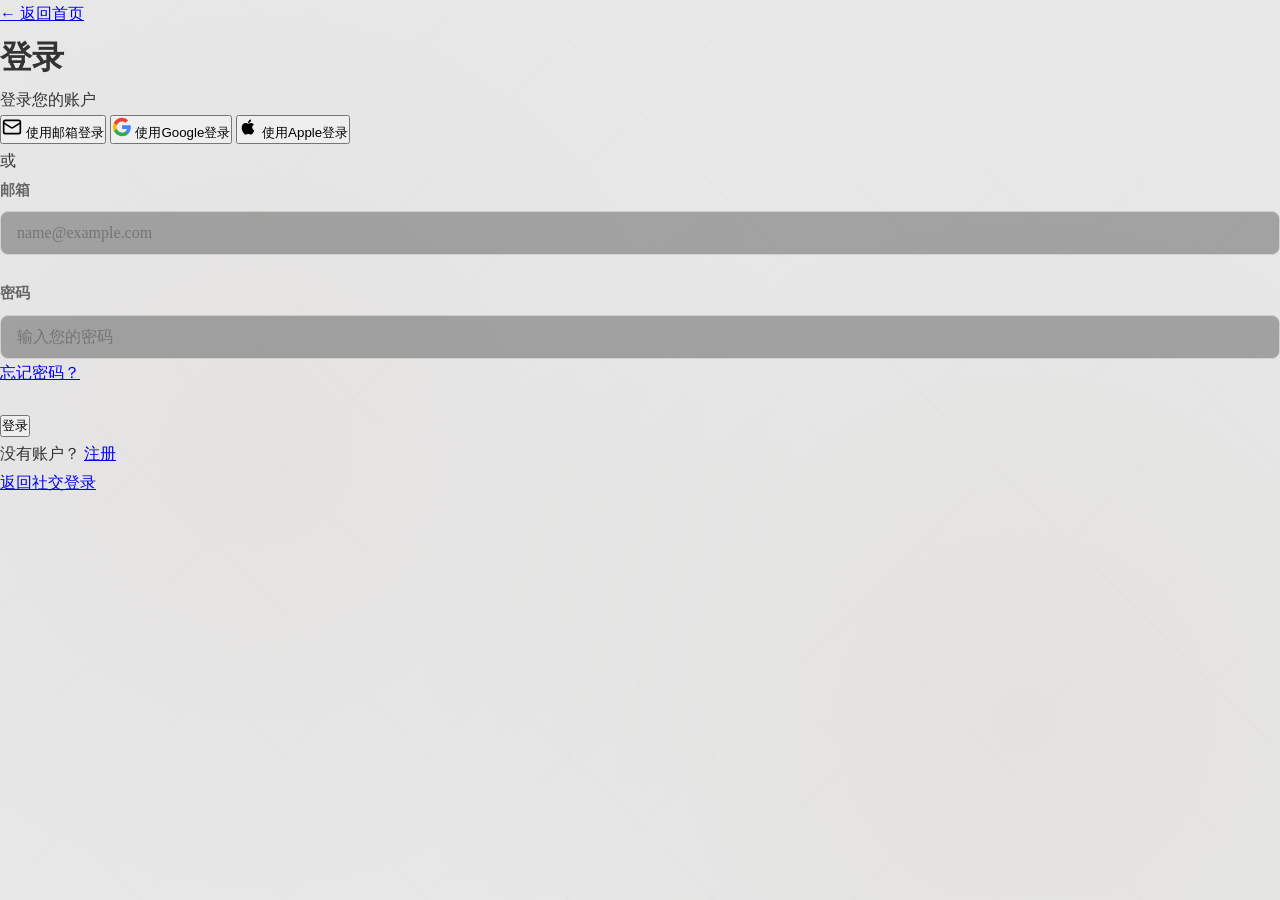
==== pages/login.html @ bb929446 "✨ 添加登录页面" ====
﻿<!DOCTYPE html>
<html lang="zh-CN">
<head>
    <meta charset="UTF-8">
    <meta name="viewport" content="width=device-width, initial-scale=1.0">
    <title>登录 - 算道</title>
    <link rel="stylesheet" href="../styles.css">
</head>
<body>
    <div class="auth-page">
        <div class="auth-container">
            <div class="auth-header">
                <a href="../index.html" class="back-link">← 返回首页</a>
                <h1>登录</h1>
                <p>登录您的账户</p>
            </div>

            <div class="auth-methods">
                <button class="social-login-btn email-btn">
                    <svg xmlns="http://www.w3.org/2000/svg" width="20" height="20" viewBox="0 0 24 24" fill="none" stroke="currentColor" stroke-width="2" stroke-linecap="round" stroke-linejoin="round">
                        <rect width="20" height="16" x="2" y="4" rx="2"></rect>
                        <path d="m22 7-8.97 5.7a1.94 1.94 0 0 1-2.06 0L2 7"></path>
                    </svg>
                    使用邮箱登录
                </button>
                <button class="social-login-btn google-btn">
                    <svg xmlns="http://www.w3.org/2000/svg" width="20" height="20" viewBox="0 0 24 24" fill="currentColor">
                        <path d="M22.56 12.25c0-.78-.07-1.53-.2-2.25H12v4.26h5.92c-.26 1.37-1.04 2.53-2.21 3.31v2.77h3.57c2.08-1.92 3.28-4.74 3.28-8.09z" fill="#4285F4"/>
                        <path d="M12 23c2.97 0 5.46-.98 7.28-2.66l-3.57-2.77c-.98.66-2.23 1.06-3.71 1.06-2.86 0-5.29-1.93-6.16-4.53H2.18v2.84C3.99 20.53 7.7 23 12 23z" fill="#34A853"/>
                        <path d="M5.84 14.09c-.22-.66-.35-1.36-.35-2.09s.13-1.43.35-2.09V7.07H2.18C1.43 8.55 1 10.22 1 12s.43 3.45 1.18 4.93l2.85-2.22.81-.62z" fill="#FBBC05"/>
                        <path d="M12 5.38c1.62 0 3.06.56 4.21 1.64l3.15-3.15C17.45 2.09 14.97 1 12 1 7.7 1 3.99 3.47 2.18 7.07l3.66 2.84c.87-2.6 3.3-4.53 6.16-4.53z" fill="#EA4335"/>
                    </svg>
                    使用Google登录
                </button>
                <button class="social-login-btn apple-btn">
                    <svg xmlns="http://www.w3.org/2000/svg" width="20" height="20" viewBox="0 0 24 24" fill="currentColor">
                        <path d="M17.05 20.28c-.98.95-2.05.8-3.08.35-1.09-.46-2.09-.48-3.24 0-1.44.62-2.2.44-3.06-.35C2.79 15.25 3.51 7.59 9.05 7.31c1.35.07 2.29.74 3.08.8 1.18-.24 2.31-.93 3.57-.84 1.51.12 2.65.72 3.4 1.8-3.12 1.87-2.38 5.98.48 7.13-.57 1.5-1.31 2.99-2.54 4.09l.01-.01zM12.03 7.25c-.15-2.23 1.66-4.07 3.74-4.25.29 2.58-2.34 4.5-3.74 4.25z"/>
                    </svg>
                    使用Apple登录
                </button>
            </div>

            <div class="divider">
                <span>或</span>
            </div>

            <form class="auth-form" id="loginForm">
                <div class="form-group">
                    <label>邮箱</label>
                    <input type="email" placeholder="name@example.com" required>
                </div>

                <div class="form-group">
                    <label>密码</label>
                    <input type="password" placeholder="输入您的密码" required>
                    <a href="forgot-password.html" class="forgot-link">忘记密码？</a>
                </div>

                <button type="submit" class="auth-submit-btn">登录</button>
            </form>

            <div class="auth-footer">
                <p>没有账户？ <a href="register.html">注册</a></p>
                <a href="#" class="social-login-link">返回社交登录</a>
            </div>
        </div>
    </div>

    <script src="../auth.js"></script>
</body>
</html>
---- styles.css ----
/* 重置样式 */
* {
    margin: 0;
    padding: 0;
    box-sizing: border-box;
}

/* 配色变量 - 月白灰金（水墨画风）*/
:root {
    --primary-gold: #a0826d;
    --secondary-gold: #8b7355;
    --accent-red: #c41e3a;
    --text-primary: #333333;
    --text-secondary: #666666;
    --text-dark: #1a1a1a;
    --bg-main: #e8e8e8;
    --bg-card: #f5f5f5;
    --bg-light: #fafafa;
    --border-color: #d0d0d0;
    --shadow-main: 0 4px 20px rgba(0, 0, 0, 0.1);
    --shadow-gold: 0 0 30px rgba(160, 130, 109, 0.3);
}

/* 全局样式 */
body {
    font-family: 'Noto Serif SC', 'STSong', 'SimSun', serif;
    background: var(--bg-main);
    color: var(--text-primary);
    line-height: 1.8;
    min-height: 100vh;
    background-image: 
        radial-gradient(circle at 20% 50%, rgba(160, 130, 109, 0.05) 0%, transparent 50%),
        radial-gradient(circle at 80% 80%, rgba(139, 115, 85, 0.05) 0%, transparent 50%);
    background-attachment: fixed;
    animation: backgroundShift 20s ease-in-out infinite;
    position: relative;
    overflow-x: hidden;
}

/* 背景装饰纹样 */
body::before {
    content: '';
    position: fixed;
    top: 0;
    left: 0;
    right: 0;
    bottom: 0;
    background-image: 
        repeating-linear-gradient(45deg, transparent, transparent 100px, rgba(160, 130, 109, 0.02) 100px, rgba(160, 130, 109, 0.02) 101px),
        repeating-linear-gradient(-45deg, transparent, transparent 100px, rgba(160, 130, 109, 0.02) 100px, rgba(160, 130, 109, 0.02) 101px);
    pointer-events: none;
    z-index: 0;
}

@keyframes backgroundShift {
    0%, 100% {
        background-position: 0% 0%, 100% 100%;
    }
    50% {
        background-position: 100% 100%, 0% 0%;
    }
}

.container {
    position: relative;
    z-index: 1;
}

.container {
    max-width: 1000px;
    margin: 0 auto;
    padding: 0 2rem;
}

/* 顶部导航 */
.header {
    background: rgba(245, 245, 245, 0.95);
    border-bottom: 2px solid var(--primary-gold);
    padding: 1.5rem 0;
    position: sticky;
    top: 0;
    z-index: 100;
    backdrop-filter: blur(10px);
    box-shadow: 0 2px 10px rgba(160, 130, 109, 0.15);
}

.header .container {
    display: flex;
    justify-content: space-between;
    align-items: center;
}

.logo {
    display: flex;
    align-items: center;
    gap: 0.75rem;
    font-size: 1.8rem;
    font-weight: 700;
    color: var(--primary-gold);
    letter-spacing: 0.3em;
    text-shadow: 0 0 10px rgba(160, 130, 109, 0.3);
    position: relative;
}

.logo-icon {
    font-size: 2.8rem;
    filter: drop-shadow(0 0 8px rgba(160, 130, 109, 0.4));
    animation: rotate 20s linear infinite;
}

@keyframes rotate {
    from {
        transform: rotate(0deg);
    }
    to {
        transform: rotate(360deg);
    }
}

.logo-text {
    background: linear-gradient(135deg, var(--primary-gold) 0%, var(--secondary-gold) 50%, var(--primary-gold) 100%);
    -webkit-background-clip: text;
    -webkit-text-fill-color: transparent;
    background-clip: text;
    font-family: 'STKaiti', 'KaiTi', serif;
    position: relative;
}

.logo-text::after {
    content: '';
    position: absolute;
    bottom: -5px;
    left: 0;
    right: 0;
    height: 2px;
    background: linear-gradient(90deg, transparent, var(--primary-gold), transparent);
}

.nav {
    display: flex;
    gap: 2rem;
}

.nav-link {
    color: var(--text-secondary);
    text-decoration: none;
    font-size: 1rem;
    transition: all 0.3s;
    padding: 0.5rem 1rem;
    border-radius: 6px;
}

.nav-link:hover {
    color: var(--primary-gold);
    background: rgba(160, 130, 109, 0.1);
}

.nav-login {
    color: var(--primary-gold);
    font-weight: 600;
}

.btn-nav-register {
    background: linear-gradient(135deg, var(--primary-gold), var(--secondary-gold));
    color: var(--text-dark);
    text-decoration: none;
    font-size: 1rem;
    font-weight: 600;
    padding: 0.5rem 1.5rem;
    border-radius: 8px;
    transition: all 0.3s;
    box-shadow: 0 2px 10px rgba(160, 130, 109, 0.3);
}

.btn-nav-register:hover {
    transform: translateY(-2px);
    box-shadow: 0 4px 15px rgba(160, 130, 109, 0.5);
    background: linear-gradient(135deg, var(--secondary-gold), var(--primary-gold));
}

/* 主内容区 */
.main {
    padding: 4rem 0;
}

/* 标题区 */
.title-section {
    text-align: center;
    margin-bottom: 3rem;
    animation: fadeInDown 1s ease-out;
    position: relative;
}

@keyframes fadeInDown {
    from {
        opacity: 0;
        transform: translateY(-30px);
    }
    to {
        opacity: 1;
        transform: translateY(0);
    }
}

/* 祥云装饰 */
.cloud-decoration {
    position: absolute;
    font-size: 4rem;
    opacity: 0.15;
    animation: float 6s ease-in-out infinite;
    filter: blur(1px);
}

.cloud-left {
    top: -20px;
    left: 10%;
    animation-delay: 0s;
}

.cloud-right {
    top: -20px;
    right: 10%;
    animation-delay: 3s;
}

@keyframes float {
    0%, 100% {
        transform: translateY(0px);
    }
    50% {
        transform: translateY(-20px);
    }
}

/* 八卦装饰 */
.bagua-decoration {
    position: absolute;
    width: 150px;
    height: 150px;
    opacity: 0.1;
    pointer-events: none;
    animation: rotate 30s linear infinite;
}

.bagua-decoration::before {
    content: '☯';
    position: absolute;
    font-size: 150px;
    color: var(--primary-gold);
    filter: drop-shadow(0 0 20px rgba(255, 215, 0, 0.3));
}

.bagua-left {
    top: 100px;
    left: -50px;
}

.bagua-right {
    top: 300px;
    right: -50px;
    animation-direction: reverse;
}

.main-title {
    font-size: 4.5rem;
    margin-bottom: 1.5rem;
    display: flex;
    align-items: center;
    justify-content: center;
    gap: 1.5rem;
    flex-wrap: wrap;
    font-family: 'STKaiti', 'KaiTi', serif;
}

.title-decoration {
    font-size: 2rem;
    color: var(--primary-gold);
    opacity: 0.6;
    animation: sparkle 3s ease-in-out infinite;
}

@keyframes sparkle {
    0%, 100% {
        opacity: 0.6;
        transform: scale(1);
    }
    50% {
        opacity: 1;
        transform: scale(1.2);
    }
}

.highlight {
    color: var(--primary-gold);
    text-shadow: 0 0 20px rgba(160, 130, 109, 0.4);
    background: linear-gradient(135deg, var(--primary-gold) 0%, var(--secondary-gold) 50%, var(--primary-gold) 100%);
    -webkit-background-clip: text;
    -webkit-text-fill-color: transparent;
    background-clip: text;
    position: relative;
}

.highlight::before {
    content: '';
    position: absolute;
    top: -10px;
    left: -10px;
    right: -10px;
    bottom: -10px;
    background: radial-gradient(circle, rgba(160, 130, 109, 0.08) 0%, transparent 70%);
    z-index: -1;
}

.subtitle {
    font-size: 1.3rem;
    color: var(--text-secondary);
    letter-spacing: 0.15em;
    font-weight: 300;
}

/* 输入区域 */
.input-section {
    margin-bottom: 3rem;
    animation: fadeInUp 1s ease-out 0.3s both;
    position: relative;
}

@keyframes fadeInUp {
    from {
        opacity: 0;
        transform: translateY(30px);
    }
    to {
        opacity: 1;
        transform: translateY(0);
    }
}

.input-box {
    background: var(--bg-card);
    border: 2px solid var(--primary-gold);
    border-radius: 16px;
    padding: 2rem;
    box-shadow: var(--shadow-gold);
    position: relative;
    transition: all 0.3s ease;
}

.input-box:hover {
    transform: translateY(-5px);
    box-shadow: 0 0 40px rgba(255, 215, 0, 0.5);
}

.input-box::before {
    content: '';
    position: absolute;
    top: 0;
    left: 0;
    right: 0;
    height: 3px;
    background: linear-gradient(90deg, transparent, var(--primary-gold), transparent);
    border-radius: 16px 16px 0 0;
    animation: shimmer 3s ease-in-out infinite;
}

@keyframes shimmer {
    0%, 100% {
        opacity: 0.5;
    }
    50% {
        opacity: 1;
    }
}

.main-input {
    width: 100%;
    background: rgba(0, 0, 0, 0.2);
    border: 1px solid var(--border-color);
    border-radius: 12px;
    padding: 1.5rem;
    font-size: 1.1rem;
    color: var(--text-primary);
    font-family: inherit;
    resize: vertical;
    margin-bottom: 1.5rem;
    transition: all 0.3s;
}

.main-input:focus {
    outline: none;
    border-color: var(--primary-gold);
    box-shadow: 0 0 20px rgba(255, 215, 0, 0.3);
}

.main-input::placeholder {
    color: var(--text-secondary);
    opacity: 0.6;
}

.input-actions {
    display: flex;
    justify-content: space-between;
    align-items: center;
    gap: 1rem;
}

/* 按钮样式 */
.btn-primary {
    background: linear-gradient(135deg, var(--primary-gold) 0%, var(--secondary-gold) 100%);
    color: var(--text-dark);
    border: none;
    padding: 1rem 2.5rem;
    border-radius: 12px;
    font-size: 1.1rem;
    font-weight: 700;
    cursor: pointer;
    display: flex;
    align-items: center;
    gap: 0.75rem;
    transition: all 0.3s;
    box-shadow: 0 4px 15px rgba(255, 215, 0, 0.5);
    letter-spacing: 0.1em;
    position: relative;
    overflow: hidden;
}

.btn-primary::before {
    content: '';
    position: absolute;
    top: 50%;
    left: 50%;
    width: 0;
    height: 0;
    border-radius: 50%;
    background: rgba(255, 255, 255, 0.3);
    transform: translate(-50%, -50%);
    transition: width 0.6s, height 0.6s;
}

.btn-primary:hover::before {
    width: 300px;
    height: 300px;
}

.btn-primary:hover {
    transform: translateY(-2px) scale(1.05);
    box-shadow: 0 6px 25px rgba(255, 215, 0, 0.7);
}

.btn-primary:active {
    transform: translateY(0) scale(0.98);
}

.btn-secondary {
    background: rgba(255, 215, 0, 0.1);
    color: var(--primary-gold);
    border: 2px solid var(--primary-gold);
    padding: 1rem 1.5rem;
    border-radius: 12px;
    font-size: 1rem;
    font-weight: 600;
    cursor: pointer;
    display: flex;
    align-items: center;
    gap: 0.5rem;
    transition: all 0.3s;
}

.btn-secondary:hover {
    background: rgba(255, 215, 0, 0.2);
    transform: translateY(-2px);
}

/* AI回复区域 */
.ai-response {
    background: var(--bg-card);
    border: 2px solid var(--primary-gold);
    border-radius: 16px;
    padding: 2rem;
    margin-top: 2rem;
    box-shadow: var(--shadow-gold);
}

.response-header {
    display: flex;
    justify-content: space-between;
    align-items: center;
    margin-bottom: 1.5rem;
    padding-bottom: 1rem;
    border-bottom: 1px solid var(--border-color);
}

.response-header h3 {
    color: var(--primary-gold);
    font-size: 1.5rem;
}

.close-btn {
    background: none;
    border: none;
    color: var(--text-secondary);
    font-size: 1.5rem;
    cursor: pointer;
    padding: 0.5rem;
    transition: all 0.3s;
}

.close-btn:hover {
    color: var(--primary-gold);
    transform: rotate(90deg);
}

.response-content {
    color: var(--text-primary);
    font-size: 1.1rem;
    line-height: 2;
    white-space: pre-wrap;
}

/* 建议标签 */
.suggestions {
    text-align: center;
    margin-bottom: 4rem;
    animation: fadeInUp 1s ease-out 0.5s both;
}

.suggestions-title {
    color: var(--text-secondary);
    font-size: 1rem;
    margin-bottom: 1rem;
    letter-spacing: 0.1em;
}

.suggestion-tags {
    display: flex;
    flex-wrap: wrap;
    justify-content: center;
    gap: 1rem;
}

.tag {
    background: rgba(255, 215, 0, 0.1);
    color: var(--text-primary);
    border: 1px solid var(--border-color);
    padding: 0.75rem 1.5rem;
    border-radius: 25px;
    font-size: 1rem;
    cursor: pointer;
    transition: all 0.3s;
    position: relative;
    overflow: hidden;
}

.tag::before {
    content: '';
    position: absolute;
    top: 50%;
    left: 50%;
    width: 0;
    height: 0;
    border-radius: 50%;
    background: rgba(255, 215, 0, 0.2);
    transform: translate(-50%, -50%);
    transition: width 0.5s, height 0.5s;
}

.tag:hover::before {
    width: 200px;
    height: 200px;
}

.tag:hover {
    background: rgba(255, 215, 0, 0.2);
    border-color: var(--primary-gold);
    color: var(--primary-gold);
    transform: translateY(-3px) scale(1.05);
    box-shadow: 0 5px 15px rgba(255, 215, 0, 0.3);
}

.tag:active {
    transform: translateY(-1px) scale(1);
}

/* 功能特色 */
.features {
    display: grid;
    grid-template-columns: repeat(auto-fit, minmax(280px, 1fr));
    gap: 2rem;
    margin-bottom: 4rem;
    animation: fadeInUp 1s ease-out 0.6s both;
}

.feature-card {
    background: var(--bg-card);
    border: 1px solid var(--border-color);
    border-radius: 16px;
    padding: 2.5rem;
    text-align: center;
    transition: all 0.3s;
    position: relative;
    overflow: hidden;
}

.feature-card::before {
    content: '';
    position: absolute;
    top: -50%;
    left: -50%;
    width: 200%;
    height: 200%;
    background: radial-gradient(circle, rgba(255, 215, 0, 0.1) 0%, transparent 70%);
    opacity: 0;
    transition: opacity 0.5s;
}

.feature-card:hover::before {
    opacity: 1;
    animation: rotate 10s linear infinite;
}

.feature-card:hover {
    transform: translateY(-10px) scale(1.02);
    border-color: var(--primary-gold);
    box-shadow: 0 15px 40px rgba(255, 215, 0, 0.4);
}

.feature-icon {
    font-size: 3.5rem;
    margin-bottom: 1rem;
    filter: drop-shadow(0 0 10px rgba(255, 215, 0, 0.5));
    animation: pulse 3s ease-in-out infinite;
}

@keyframes pulse {
    0%, 100% {
        transform: scale(1);
    }
    50% {
        transform: scale(1.1);
    }
}

.feature-card h3 {
    color: var(--primary-gold);
    font-size: 1.5rem;
    margin-bottom: 1rem;
}

.feature-card p {
    color: var(--text-secondary);
    font-size: 1rem;
    line-height: 1.6;
}

/* 页脚 */
.footer {
    background: rgba(245, 245, 245, 0.95);
    border-top: 2px solid var(--primary-gold);
    padding: 3rem 0 2rem;
    margin-top: 4rem;
    box-shadow: 0 -2px 10px rgba(160, 130, 109, 0.1);
}

.footer .container {
    display: flex;
    flex-direction: column;
    gap: 2rem;
}

.about-section {
    text-align: center;
    max-width: 600px;
    margin: 0 auto;
}

.about-section h3 {
    color: var(--primary-gold);
    font-size: 1.5rem;
    margin-bottom: 1rem;
}

.about-section p {
    color: var(--text-secondary);
    line-height: 1.8;
}

.footer-text {
    color: var(--text-secondary);
    font-size: 0.95rem;
    text-align: center;
}

.footer-links {
    display: flex;
    justify-content: center;
    gap: 2rem;
}

.footer-links a {
    color: var(--text-secondary);
    text-decoration: none;
    font-size: 0.95rem;
    transition: all 0.3s;
    cursor: pointer;
}

.footer-links a:hover {
    color: var(--primary-gold);
}

/* 响应式设计 */
@media (max-width: 768px) {
    .container {
        padding: 0 1rem;
    }

    .main-title {
        font-size: 2rem;
    }

    .title-subtitle {
        font-size: 1.5rem;
    }

    .subtitle {
        font-size: 1rem;
    }

    .input-actions {
        flex-direction: column;
    }

    .btn-primary,
    .btn-secondary {
        width: 100%;
        justify-content: center;
    }

    .features {
        grid-template-columns: 1fr;
    }

    .footer .container {
        flex-direction: column;
        text-align: center;
    }
}

/* 出生信息模态框 */
.birth-modal {
    position: fixed;
    top: 0;
    left: 0;
    right: 0;
    bottom: 0;
    background: rgba(0, 0, 0, 0.8);
    display: flex;
    align-items: center;
    justify-content: center;
    z-index: 1000;
    animation: fadeIn 0.3s;
}

@keyframes fadeIn {
    from {
        opacity: 0;
    }
    to {
        opacity: 1;
    }
}

.birth-modal-content {
    background: var(--bg-card);
    border: 2px solid var(--primary-gold);
    border-radius: 16px;
    width: 90%;
    max-width: 500px;
    max-height: 90vh;
    overflow-y: auto;
    box-shadow: 0 10px 50px rgba(255, 215, 0, 0.3);
    animation: slideUp 0.3s;
}

@keyframes slideUp {
    from {
        transform: translateY(50px);
        opacity: 0;
    }
    to {
        transform: translateY(0);
        opacity: 1;
    }
}

.birth-modal-header {
    display: flex;
    justify-content: space-between;
    align-items: center;
    padding: 1.5rem 2rem;
    border-bottom: 1px solid var(--border-color);
}

.birth-modal-header h3 {
    color: var(--primary-gold);
    font-size: 1.5rem;
    margin: 0;
}

.close-modal {
    background: none;
    border: none;
    color: var(--text-secondary);
    font-size: 1.5rem;
    cursor: pointer;
    padding: 0.5rem;
    transition: all 0.3s;
}

.close-modal:hover {
    color: var(--primary-gold);
    transform: rotate(90deg);
}

.birth-modal-body {
    padding: 2rem;
}

.form-group {
    margin-bottom: 1.5rem;
}

.form-group label {
    display: block;
    color: var(--text-secondary);
    font-size: 0.95rem;
    margin-bottom: 0.5rem;
    font-weight: 600;
}

.form-group input,
.form-group select {
    width: 100%;
    background: rgba(0, 0, 0, 0.3);
    border: 1px solid var(--border-color);
    border-radius: 8px;
    padding: 0.75rem 1rem;
    font-size: 1rem;
    color: var(--text-primary);
    font-family: inherit;
    transition: all 0.3s;
}

.form-group input:focus,
.form-group select:focus {
    outline: none;
    border-color: var(--primary-gold);
    box-shadow: 0 0 10px rgba(255, 215, 0, 0.2);
}

.form-row {
    display: grid;
    grid-template-columns: 1fr 1fr;
    gap: 1rem;
}

.birth-modal-footer {
    display: flex;
    justify-content: flex-end;
    gap: 1rem;
    padding: 1.5rem 2rem;
    border-top: 1px solid var(--border-color);
}

.modal-btn {
    padding: 0.75rem 2rem;
    border-radius: 8px;
    font-size: 1rem;
    font-weight: 600;
    cursor: pointer;
    transition: all 0.3s;
    border: none;
}

.cancel-btn {
    background: rgba(255, 255, 255, 0.1);
    color: var(--text-secondary);
    border: 1px solid var(--border-color);
}

.cancel-btn:hover {
    background: rgba(255, 255, 255, 0.15);
}

.save-btn {
    background: linear-gradient(135deg, var(--primary-gold), var(--secondary-gold));
    color: var(--text-dark);
    box-shadow: 0 4px 15px rgba(255, 215, 0, 0.4);
}

.save-btn:hover {
    transform: translateY(-2px);
    box-shadow: 0 6px 20px rgba(255, 215, 0, 0.6);
}

/* Toast提示 */
.toast-message {
    position: fixed;
    bottom: 2rem;
    left: 50%;
    transform: translateX(-50%) translateY(100px);
    background: var(--bg-card);
    color: var(--text-primary);
    padding: 1rem 2rem;
    border-radius: 8px;
    border: 1px solid var(--primary-gold);
    box-shadow: 0 4px 20px rgba(255, 215, 0, 0.3);
    z-index: 2000;
    opacity: 0;
    transition: all 0.3s;
}

.toast-message.show {
    transform: translateX(-50%) translateY(0);
    opacity: 1;
}

/* 加载动画 */
.loading {
    text-align: center;
    padding: 2rem;
}

.spinner {
    width: 50px;
    height: 50px;
    border: 4px solid var(--border-color);
    border-top-color: var(--primary-gold);
    border-radius: 50%;
    animation: spin 1s linear infinite;
    margin: 0 auto 1rem;
}

@keyframes spin {
    to {
        transform: rotate(360deg);
    }
}

.loading p {
    color: var(--text-secondary);
    font-size: 1rem;
}

.error-message {
    color: #ff6b6b;
    padding: 1rem;
    background: rgba(255, 107, 107, 0.1);
    border-radius: 8px;
    border: 1px solid #ff6b6b;
}

.answer-text {
    color: var(--text-primary);
    line-height: 2;
    white-space: pre-wrap;
}

/* 信息模态框样式 */
.info-modal {
    max-width: 600px;
}

.info-content {
    max-height: 60vh;
    overflow-y: auto;
}

.info-content h4 {
    color: var(--primary-gold);
    font-size: 1.2rem;
    margin-top: 1.5rem;
    margin-bottom: 0.75rem;
}

.info-content h4:first-child {
    margin-top: 0;
}

.info-content p {
    color: var(--text-secondary);
    line-height: 1.8;
    margin-bottom: 1rem;
}
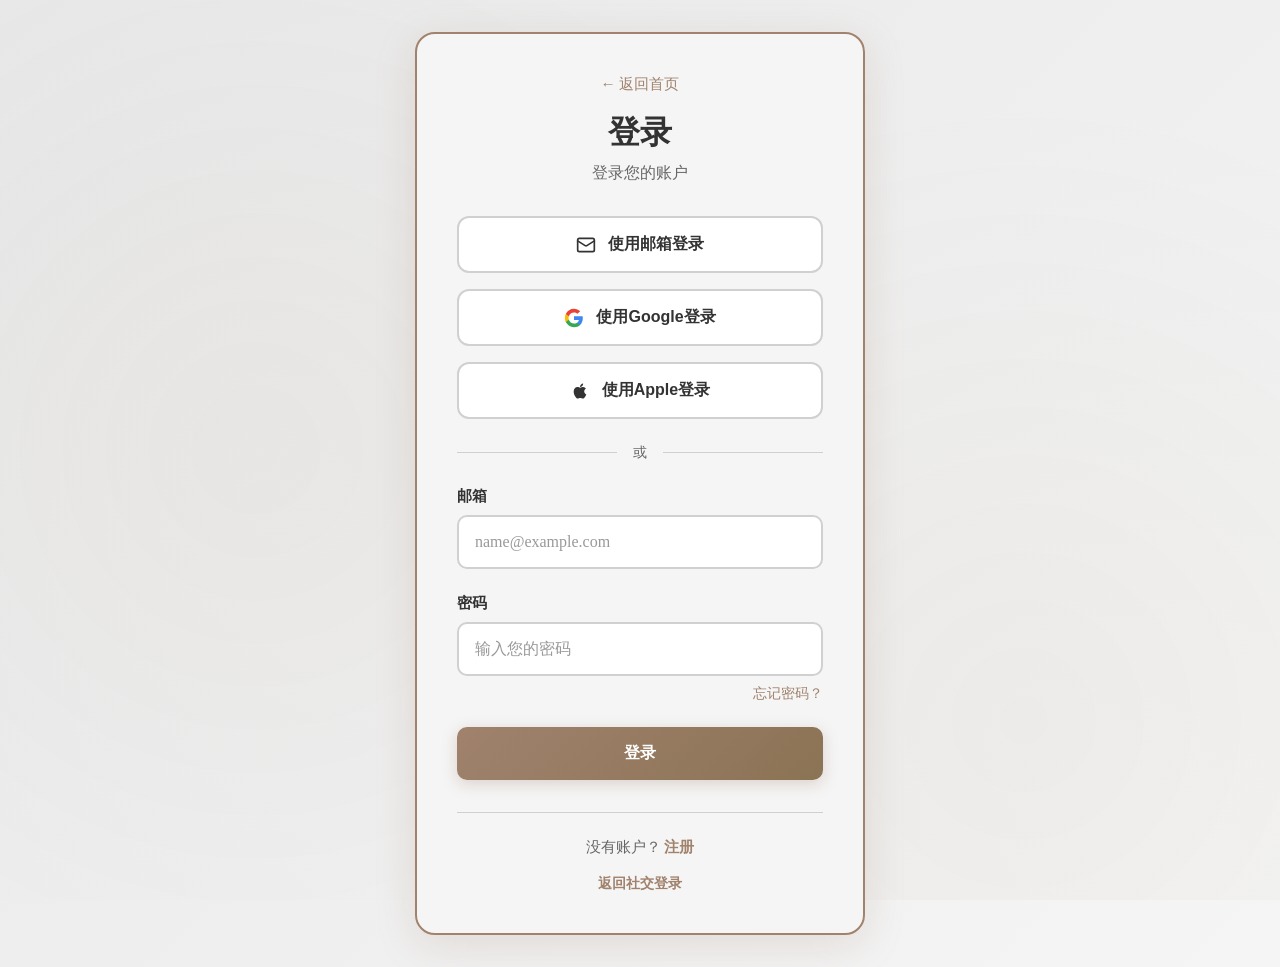
==== commit f969c08e: "✨ 更新登录页面样式引用" ====
--- a/pages/login.html
+++ b/pages/login.html
@@ -4,7 +4,7 @@
     <meta charset="UTF-8">
     <meta name="viewport" content="width=device-width, initial-scale=1.0">
     <title>登录 - 算道</title>
-    <link rel="stylesheet" href="../styles.css">
+    <link rel="stylesheet" href="../auth-styles.css">
 </head>
 <body>
     <div class="auth-page">
--- a/auth-styles.css
+++ b/auth-styles.css
@@ -0,0 +1,296 @@
+/* 认证页面样式 - 月白灰金主题 */
+* {
+    margin: 0;
+    padding: 0;
+    box-sizing: border-box;
+}
+
+body {
+    font-family: 'Noto Serif SC', 'STSong', 'SimSun', serif;
+    background: linear-gradient(135deg, #e8e8e8 0%, #f5f5f5 100%);
+    min-height: 100vh;
+    display: flex;
+    align-items: center;
+    justify-content: center;
+    padding: 2rem;
+    position: relative;
+}
+
+/* 背景装饰 */
+body::before {
+    content: '';
+    position: fixed;
+    top: 0;
+    left: 0;
+    right: 0;
+    bottom: 0;
+    background-image: 
+        radial-gradient(circle at 20% 50%, rgba(160, 130, 109, 0.05) 0%, transparent 50%),
+        radial-gradient(circle at 80% 80%, rgba(139, 115, 85, 0.05) 0%, transparent 50%);
+    pointer-events: none;
+    z-index: 0;
+}
+
+.auth-page {
+    position: relative;
+    z-index: 1;
+    width: 100%;
+    max-width: 450px;
+}
+
+.auth-container {
+    background: #f5f5f5;
+    border: 2px solid #a0826d;
+    border-radius: 20px;
+    box-shadow: 0 10px 40px rgba(160, 130, 109, 0.2);
+    padding: 2.5rem;
+    animation: slideUp 0.5s ease-out;
+}
+
+@keyframes slideUp {
+    from {
+        opacity: 0;
+        transform: translateY(30px);
+    }
+    to {
+        opacity: 1;
+        transform: translateY(0);
+    }
+}
+
+.auth-header {
+    text-align: center;
+    margin-bottom: 2rem;
+}
+
+.back-link {
+    display: inline-block;
+    color: #a0826d;
+    text-decoration: none;
+    font-size: 0.95rem;
+    margin-bottom: 1rem;
+    transition: all 0.3s;
+}
+
+.back-link:hover {
+    color: #8b7355;
+    transform: translateX(-5px);
+}
+
+.auth-header h1 {
+    font-size: 2rem;
+    color: #333333;
+    margin-bottom: 0.5rem;
+    font-family: 'STKaiti', 'KaiTi', serif;
+}
+
+.auth-header p {
+    color: #666666;
+    font-size: 1rem;
+}
+
+/* 社交登录按钮 */
+.auth-methods {
+    display: flex;
+    flex-direction: column;
+    gap: 1rem;
+    margin-bottom: 1.5rem;
+}
+
+.social-login-btn {
+    display: flex;
+    align-items: center;
+    justify-content: center;
+    gap: 0.75rem;
+    padding: 1rem;
+    border: 2px solid #d0d0d0;
+    border-radius: 12px;
+    background: white;
+    color: #333333;
+    font-size: 1rem;
+    font-weight: 600;
+    cursor: pointer;
+    transition: all 0.3s;
+}
+
+.social-login-btn:hover {
+    border-color: #a0826d;
+    background: rgba(160, 130, 109, 0.05);
+    transform: translateY(-2px);
+    box-shadow: 0 4px 15px rgba(160, 130, 109, 0.2);
+}
+
+.social-login-btn svg {
+    flex-shrink: 0;
+}
+
+/* 分隔线 */
+.divider {
+    display: flex;
+    align-items: center;
+    text-align: center;
+    margin: 1.5rem 0;
+    color: #666666;
+}
+
+.divider::before,
+.divider::after {
+    content: '';
+    flex: 1;
+    border-bottom: 1px solid #d0d0d0;
+}
+
+.divider span {
+    padding: 0 1rem;
+    font-size: 0.9rem;
+}
+
+/* 表单样式 */
+.auth-form {
+    display: flex;
+    flex-direction: column;
+    gap: 1.5rem;
+}
+
+.form-group {
+    display: flex;
+    flex-direction: column;
+    gap: 0.5rem;
+}
+
+.form-group label {
+    color: #333333;
+    font-size: 0.95rem;
+    font-weight: 600;
+}
+
+.form-group input {
+    padding: 1rem;
+    border: 2px solid #d0d0d0;
+    border-radius: 10px;
+    font-size: 1rem;
+    font-family: inherit;
+    background: white;
+    color: #333333;
+    transition: all 0.3s;
+}
+
+.form-group input:focus {
+    outline: none;
+    border-color: #a0826d;
+    box-shadow: 0 0 0 3px rgba(160, 130, 109, 0.1);
+}
+
+.form-group input::placeholder {
+    color: #999999;
+}
+
+.forgot-link {
+    color: #a0826d;
+    text-decoration: none;
+    font-size: 0.9rem;
+    text-align: right;
+    transition: color 0.3s;
+}
+
+.forgot-link:hover {
+    color: #8b7355;
+}
+
+.checkbox-group {
+    display: flex;
+    align-items: center;
+    gap: 0.5rem;
+}
+
+.checkbox-group input[type="checkbox"] {
+    width: auto;
+    cursor: pointer;
+}
+
+.checkbox-group label {
+    font-size: 0.9rem;
+    color: #666666;
+    cursor: pointer;
+}
+
+.checkbox-group a {
+    color: #a0826d;
+    text-decoration: none;
+}
+
+.checkbox-group a:hover {
+    color: #8b7355;
+    text-decoration: underline;
+}
+
+/* 提交按钮 */
+.auth-submit-btn {
+    background: linear-gradient(135deg, #a0826d, #8b7355);
+    color: white;
+    border: none;
+    padding: 1rem;
+    border-radius: 10px;
+    font-size: 1rem;
+    font-weight: 700;
+    cursor: pointer;
+    transition: all 0.3s;
+    box-shadow: 0 4px 15px rgba(160, 130, 109, 0.3);
+}
+
+.auth-submit-btn:hover {
+    transform: translateY(-2px);
+    box-shadow: 0 6px 20px rgba(160, 130, 109, 0.4);
+}
+
+.auth-submit-btn:active {
+    transform: translateY(0);
+}
+
+/* 页脚 */
+.auth-footer {
+    text-align: center;
+    margin-top: 2rem;
+    padding-top: 1.5rem;
+    border-top: 1px solid #d0d0d0;
+}
+
+.auth-footer p {
+    color: #666666;
+    font-size: 0.95rem;
+    margin-bottom: 0.5rem;
+}
+
+.auth-footer a {
+    color: #a0826d;
+    text-decoration: none;
+    font-weight: 600;
+    transition: color 0.3s;
+}
+
+.auth-footer a:hover {
+    color: #8b7355;
+    text-decoration: underline;
+}
+
+.social-login-link {
+    display: inline-block;
+    color: #a0826d;
+    font-size: 0.9rem;
+    margin-top: 0.5rem;
+}
+
+/* 响应式设计 */
+@media (max-width: 768px) {
+    .auth-page {
+        max-width: 100%;
+    }
+
+    .auth-container {
+        padding: 2rem 1.5rem;
+    }
+
+    .auth-header h1 {
+        font-size: 1.75rem;
+    }
+}
